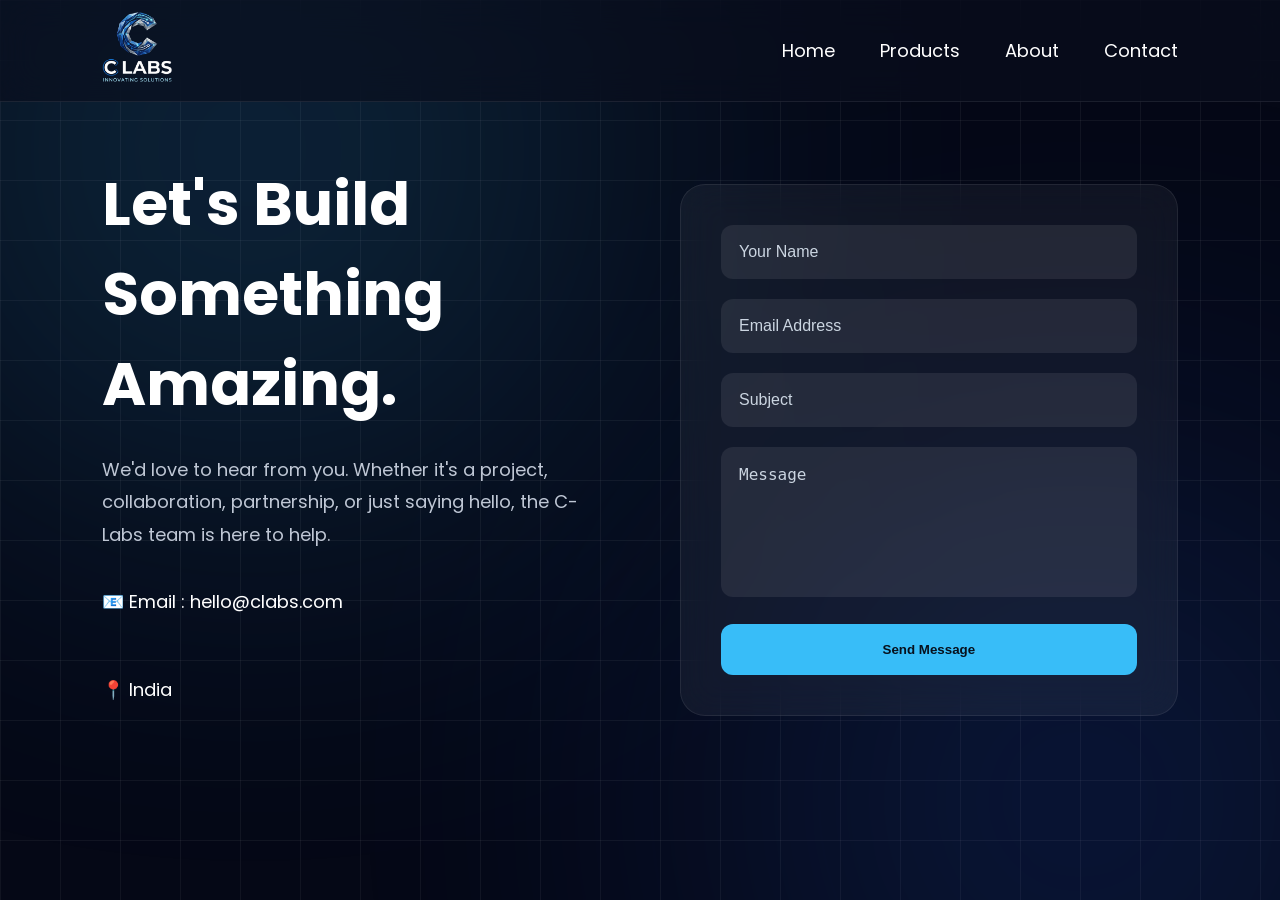
==== contact.html @ a431e9a0 "Update contact page" ====
<!DOCTYPE html>
<html lang="en">

<head>

<meta charset="UTF-8">
<meta name="viewport" content="width=device-width, initial-scale=1.0">

<title>Contact | C-Labs</title>

<link rel="stylesheet" href="style.css">

</head>

<body>

<div class="background">
    <div class="grid"></div>
    <div class="glow glow1"></div>
    <div class="glow glow2"></div>
</div>

<header class="navbar">

    <a href="index.html" class="logo">

        <img src="images/logo.png" class="logo-img">

    </a>

    <nav>

      <ul class="nav-links">

    <li><a href="index.html">Home</a></li>
    <li><a href="#">Products</a></li>
    <li><a href="#">About</a></li>
    <li><a href="contact.html">Contact</a></li>

</ul>

    </nav>

</header>

<section class="contact-page">

    <div class="contact-left">

        <h1>Let's Build Something Amazing.</h1>

        <p>

            We'd love to hear from you.
            Whether it's a project, collaboration,
            partnership, or just saying hello,
            the C-Labs team is here to help.

        </p>

        <div class="contact-info">

            <p>📧 Email : hello@clabs.com</p>


            <p>📍 India</p>

        </div>

    </div>

    <div class="contact-right">

        <form>

            <input
            type="text"
            placeholder="Your Name"
            required>

            <input
            type="email"
            placeholder="Email Address"
            required>

            <input
            type="text"
            placeholder="Subject">

            <textarea
            rows="6"
            placeholder="Message"></textarea>

            <button class="primary-btn">

                Send Message

            </button>

        </form>

    </div>

</section>

</body>

</html>
---- style.css ----
@import url('https://fonts.googleapis.com/css2?family=Poppins:wght@300;400;500;600;700;800&display=swap');

*{
    margin:0;
    padding:0;
    box-sizing:border-box;
}

html{
    scroll-behavior:smooth;
}

body{
    font-family:'Poppins',sans-serif;
    background:#050816;
    color:white;
    overflow-x:hidden;
}

/* ==========================
   Background
========================== */

.background{
    position:fixed;
    inset:0;
    z-index:-2;
    overflow:hidden;
}

.grid{
    position:absolute;
    inset:0;

    background-image:
        linear-gradient(rgba(255,255,255,.05) 1px,transparent 1px),
        linear-gradient(90deg,rgba(255,255,255,.05) 1px,transparent 1px);

    background-size:60px 60px;

    animation:gridMove 20s linear infinite;
}

.glow{
    position:absolute;
    width:700px;
    height:700px;
    border-radius:50%;
    filter:blur(180px);
    opacity:.18;
}

.glow1{
    background:#38bdf8;
    top:-200px;
    left:-100px;
    animation:floatGlow1 12s ease-in-out infinite;
}

.glow2{
    background:#2563eb;
    right:-150px;
    bottom:-250px;
    animation:floatGlow2 14s ease-in-out infinite;
}

/* ==========================
   Navbar
========================== */

.navbar{
    position:fixed;
    top:0;
    left:0;
    width:100%;

    display:flex;
    justify-content:space-between;
    align-items:center;

    padding:12px 8%;

    background:rgba(10,15,30,.65);

    backdrop-filter:blur(18px);

    border-bottom:1px solid rgba(255,255,255,.08);

    z-index:1000;
}

.logo-img{
    width:70px;
}

.logo-img:hover{
    transform:scale(1.05);
}

.nav-links{
    display:flex;
    list-style:none;
    gap:45px;
}

.nav-links a{
    color:white;
    text-decoration:none;
    font-size:18px;
    transition:.3s;
}

.nav-links a:hover{
    color:#38bdf8;
}

/* ==========================
   Hero
========================== */

.hero{
    min-height:100vh;
    display:flex;
    justify-content:space-between;
    align-items:center;
    padding:140px 8%;
}

.hero-left{
    width:52%;
}

.hero-left h1{
    font-size:64px;
    line-height:1.1;
    font-weight:800;
}

.hero-left p{
    font-size:20px;
    color:#bfc7d5;
    line-height:1.8;
    margin-bottom:45px;
}

/* Buttons */

.buttons{
    display:flex;
    gap:20px;
}

.primary-btn,
.secondary-btn{
    padding:18px 35px;
    border-radius:12px;
    text-decoration:none;
    font-weight:600;
    transition:.3s;
}

.primary-btn{
    background:#38bdf8;
    color:#07111d;
}

.primary-btn:hover{
    transform:translateY(-5px);
    box-shadow:0 0 30px #38bdf8;
}

.secondary-btn{
    border:2px solid #38bdf8;
    color:white;
}

.secondary-btn:hover{
    background:#38bdf8;
    color:#07111d;
}

/* ==========================
   Right Side
========================== */

.hero-right{
    width:48%;
    display:flex;
    justify-content:center;
    align-items:center;
    position:relative;
}

.hero-logo{
    width:300px;
    max-width:100%;
    position:relative;
    z-index:5;
    animation:floatLogo 6s ease-in-out infinite;
    filter:drop-shadow(0 0 40px rgba(56,189,248,.6));
}

.ring{
    position:absolute;
    border:1px solid rgba(56,189,248,.3);
    border-radius:50%;
}

.ring1{
    width:340px;
    height:340px;
}

.ring2{
    width:420px;
    height:420px;
}

/* ==========================
   Animations
========================== */

@keyframes gridMove{
    from{
        transform:translateY(0);
    }
    to{
        transform:translateY(60px);
    }
}

@keyframes floatGlow1{
    0%,100%{
        transform:translate(0,0);
    }

    50%{
        transform:translate(180px,80px);
    }
}

@keyframes floatGlow2{
    0%,100%{
        transform:translate(0,0);
    }

    50%{
        transform:translate(-180px,-80px);
    }
}

@keyframes floatLogo{
    0%,100%{
        transform:translateY(0);
    }

    50%{
        transform:translateY(-20px);
    }
}

@keyframes spin{
    from{
        transform:rotate(0deg);
    }

    to{
        transform:rotate(360deg);
    }
}

@keyframes spinReverse{
    from{
        transform:rotate(360deg);
    }

    to{
        transform:rotate(0deg);
    }
}

/* ==========================
   Mobile
========================== */

@media(max-width:900px){

.hero{
    flex-direction:column;
    text-align:center;
}

.hero-left,
.hero-right{
    width:100%;
}

.hero-left h1{
    font-size:48px;
}

.hero-logo{
    width:300px;
    margin-top:60px;
}

.nav-links{
    gap:20px;
}

}
/* ==========================================
   Cursor Glow
========================================== */

.cursor-glow{
    position:fixed;
    width:300px;
    height:300px;

    background:radial-gradient(circle,
        rgba(56,189,248,.22),
        transparent 70%);

    border-radius:50%;

    pointer-events:none;

    transform:translate(-50%,-50%);

    z-index:-1;

    transition:
        left .08s linear,
        top .08s linear;
}
/* ==========================================
   tsParticles
========================================== */

#particles-js{
    position:fixed;
    inset:0;
    z-index:-3;
}
/* =========================
   Products Section
========================= */

.products{

    padding:140px 8%;

    text-align:center;

}

.products h2{

    font-size:56px;

    margin-bottom:20px;

}

.section-text{

    color:#9fb4c8;

    font-size:20px;

    margin-bottom:70px;

}

.product-grid{

    display:grid;

    grid-template-columns:repeat(auto-fit,minmax(300px,1fr));

    gap:35px;

}

.product-card{

    background:rgba(255,255,255,.05);

    border:1px solid rgba(255,255,255,.08);

    backdrop-filter:blur(18px);

    border-radius:24px;

    padding:45px 35px;

    transition:.4s;

}

.product-card:hover{

    transform:translateY(-15px);

    border-color:#38bdf8;

    box-shadow:0 0 35px rgba(56,189,248,.35);

}

.product-icon{

    font-size:60px;

    margin-bottom:25px;

}

.product-card h3{

    font-size:28px;

    margin-bottom:18px;

}

.product-card p{

    color:#bfc7d5;

    line-height:1.8;

}
/* ==========================================
   AI CORE
========================================== */

.hero-right{

    position:relative;

    display:flex;

    justify-content:center;

    align-items:center;

    width:50%;

    height:600px;

}

/* Core */

.ai-core{

    width:260px;

    height:260px;

    border-radius:50%;

    background:radial-gradient(circle,
        rgba(56,189,248,.25),
        rgba(37,99,235,.12));

    display:flex;

    justify-content:center;

    align-items:center;

    box-shadow:
        0 0 80px rgba(56,189,248,.45),
        inset 0 0 50px rgba(255,255,255,.08);

    animation:pulseCore 4s ease-in-out infinite;

    z-index:20;

}

.ai-core img{

    width:170px;

    filter:drop-shadow(0 0 35px #38bdf8);

}

/* Rings */

.ring{

    position:absolute;

    border-radius:50%;

    border:1px solid rgba(56,189,248,.25);

}

.ring1{

    width:340px;

    height:340px;

    animation:spin 12s linear infinite;

}

.ring2{

    width:430px;

    height:430px;

    animation:spinReverse 18s linear infinite;

}

.ring3{

    width:520px;

    height:520px;

    animation:spin 28s linear infinite;

}

/* Orbiting Dots */

.orbit{

    position:absolute;

    width:14px;

    height:14px;

    background:#38bdf8;

    border-radius:50%;

    box-shadow:0 0 18px #38bdf8;

}

.orbit1{

    animation:orbit1 8s linear infinite;

}

.orbit2{

    animation:orbit2 12s linear infinite;

}

.orbit3{

    animation:orbit3 16s linear infinite;

}

/* Animations */

@keyframes pulseCore{

    0%,100%{

        transform:scale(1);

        box-shadow:
        0 0 70px rgba(56,189,248,.45);

    }

    50%{

        transform:scale(1.05);

        box-shadow:
        0 0 120px rgba(56,189,248,.8);

    }

}

@keyframes orbit1{

    from{transform:rotate(0deg) translateX(170px) rotate(0deg);}
    to{transform:rotate(360deg) translateX(170px) rotate(-360deg);}

}

@keyframes orbit2{

    from{transform:rotate(360deg) translateX(215px) rotate(-360deg);}
    to{transform:rotate(0deg) translateX(215px) rotate(360deg);}

}

@keyframes orbit3{

    from{transform:rotate(0deg) translateX(260px) rotate(0deg);}
    to{transform:rotate(360deg) translateX(260px) rotate(-360deg);}

}
/* ==========================
   Features
========================== */

.features{
    padding:120px 8%;
    text-align:center;
}

.feature-grid{
    margin-top:60px;

    display:grid;
    grid-template-columns:repeat(auto-fit,minmax(260px,1fr));
    gap:30px;
}

.feature-card{

    background:rgba(255,255,255,.05);

    backdrop-filter:blur(18px);

    border:1px solid rgba(255,255,255,.08);

    border-radius:22px;

    padding:40px 30px;

    transition:.35s;

}

.feature-card:hover{

    transform:translateY(-10px);

    border-color:#38bdf8;

    box-shadow:0 0 30px rgba(56,189,248,.25);

}

.feature-icon{

    font-size:54px;

    margin-bottom:20px;

}

.feature-card h3{

    margin-bottom:15px;

    font-size:24px;

}

.feature-card p{

    color:#bfc7d5;

    line-height:1.7;

}
/* ==========================================
   CONTACT PAGE
========================================== */

.contact-page{

    min-height:100vh;

    display:flex;

    justify-content:space-between;

    align-items:center;

    gap:80px;

    padding:140px 8%;

}

.contact-left{

    flex:1;

}

.contact-left h1{

    font-size:60px;

    margin-bottom:25px;

}

.contact-left p{

    color:#bfc7d5;

    line-height:1.8;

    font-size:18px;

    margin-bottom:35px;

}

.contact-info{

    display:flex;

    flex-direction:column;

    gap:20px;

}

.contact-info p{

    font-size:18px;

    color:white;

}

.contact-right{

    flex:1;

}

.contact-right form{

    background:rgba(255,255,255,.05);

    backdrop-filter:blur(18px);

    border:1px solid rgba(255,255,255,.08);

    border-radius:25px;

    padding:40px;

}

.contact-right input,
.contact-right textarea{

    width:100%;

    margin-bottom:20px;

    padding:18px;

    border:none;

    outline:none;

    border-radius:12px;

    background:rgba(255,255,255,.08);

    color:white;

    font-size:16px;

}

.contact-right textarea{

    resize:none;

}

.contact-right button{

    border:none;

    cursor:pointer;

    width:100%;

}

.contact-right input::placeholder,
.contact-right textarea::placeholder{

    color:#cbd5e1;

}

.contact-right input:focus,
.contact-right textarea:focus{

    border:1px solid #38bdf8;

    box-shadow:0 0 20px rgba(56,189,248,.3);

}

/* Mobile */

@media(max-width:900px){

.contact-page{

flex-direction:column;

text-align:center;

}

.contact-left h1{

font-size:44px;

}

}
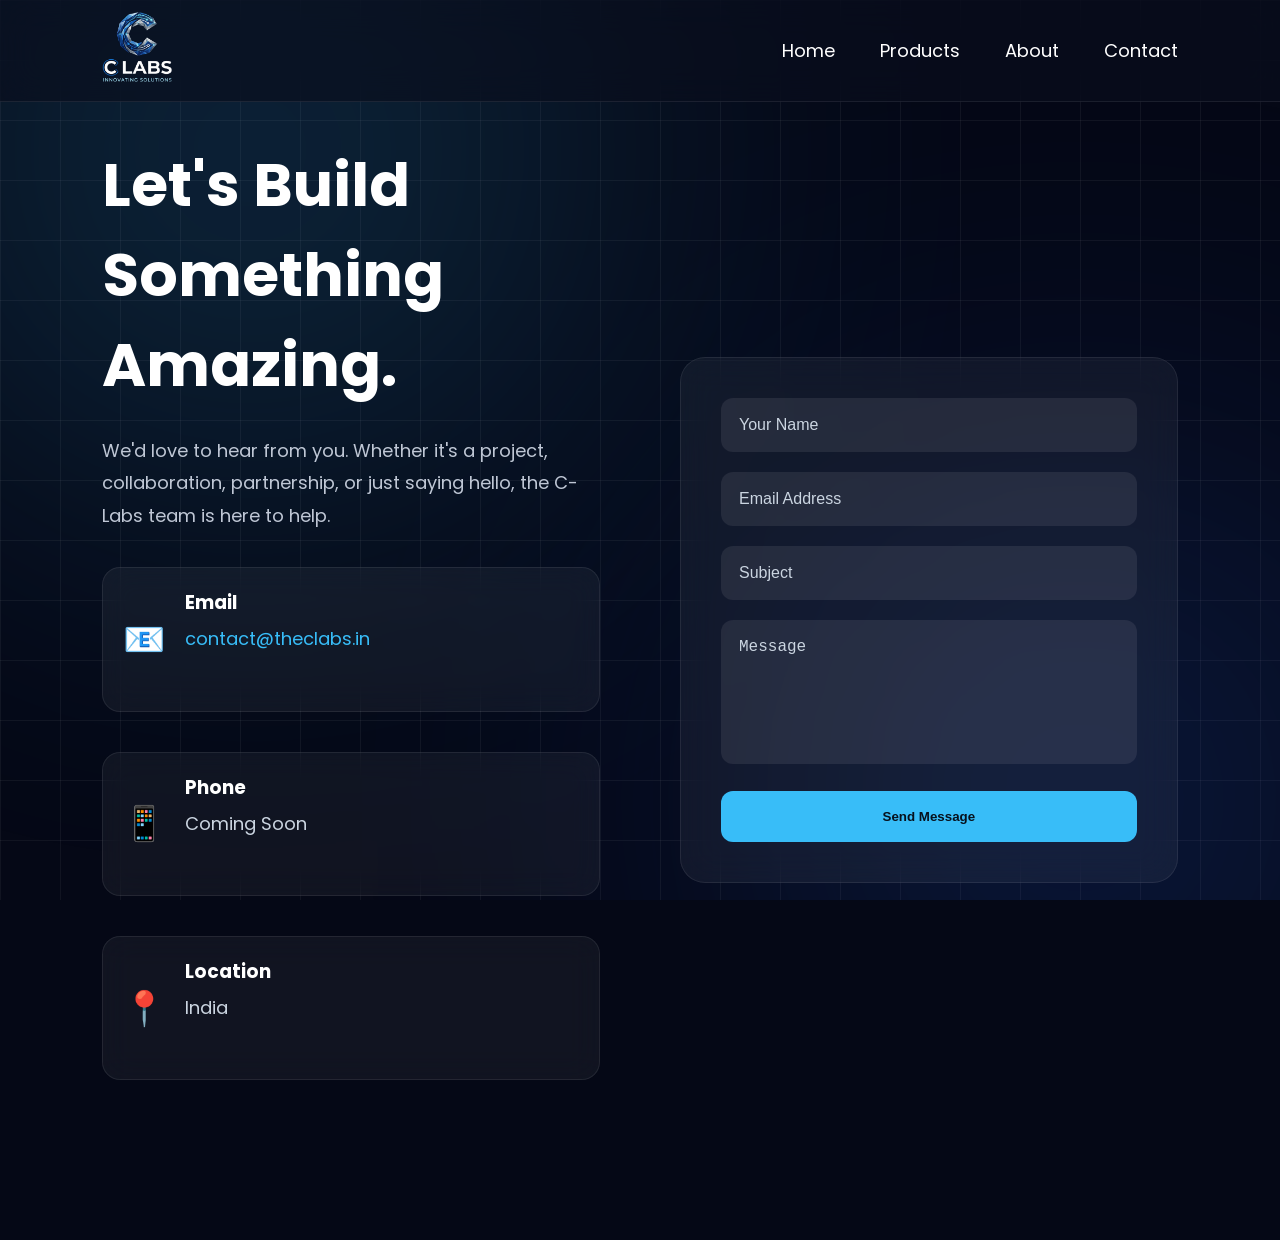
==== commit f67d229e: "Describe your changes" ====
--- a/contact.html
+++ b/contact.html
@@ -60,12 +60,35 @@
 
         <div class="contact-info">
 
-            <p>📧 Email : hello@clabs.com</p>
+    <div class="info-card">
+        <span>📧</span>
+        <div>
+            <h3>Email</h3>
+            <p>
+<a href="mailto:contact@theclabs.in">
+contact@theclabs.in
+</a>
+</p>
+        </div>
+    </div>
 
+    <div class="info-card">
+        <span>📱</span>
+        <div>
+            <h3>Phone</h3>
+            <p>Coming Soon</p>
+        </div>
+    </div>
 
-            <p>📍 India</p>
+    <div class="info-card">
+        <span>📍</span>
+        <div>
+            <h3>Location</h3>
+            <p>India</p>
+        </div>
+    </div>
 
-        </div>
+</div>
 
     </div>
 
--- a/style.css
+++ b/style.css
@@ -835,4 +835,67 @@
 
 }
 
+}
+/* Contact Info Cards */
+
+.info-card{
+
+    display:flex;
+    align-items:center;
+    gap:20px;
+
+    background:rgba(255,255,255,.05);
+
+    border:1px solid rgba(255,255,255,.08);
+
+    backdrop-filter:blur(15px);
+
+    border-radius:18px;
+
+    padding:20px;
+
+    margin-bottom:20px;
+
+    transition:.35s;
+}
+
+.info-card:hover{
+
+    transform:translateY(-6px);
+
+    border-color:#38bdf8;
+
+    box-shadow:0 0 25px rgba(56,189,248,.25);
+
+}
+
+.info-card span{
+
+    font-size:34px;
+
+}
+
+.info-card h3{
+
+    margin-bottom:6px;
+
+}
+
+.info-card p{
+
+    color:#cbd5e1;
+
+}
+.info-card a{
+
+    color:#38bdf8;
+
+    text-decoration:none;
+
+}
+
+.info-card a:hover{
+
+    text-decoration:underline;
+
 }
